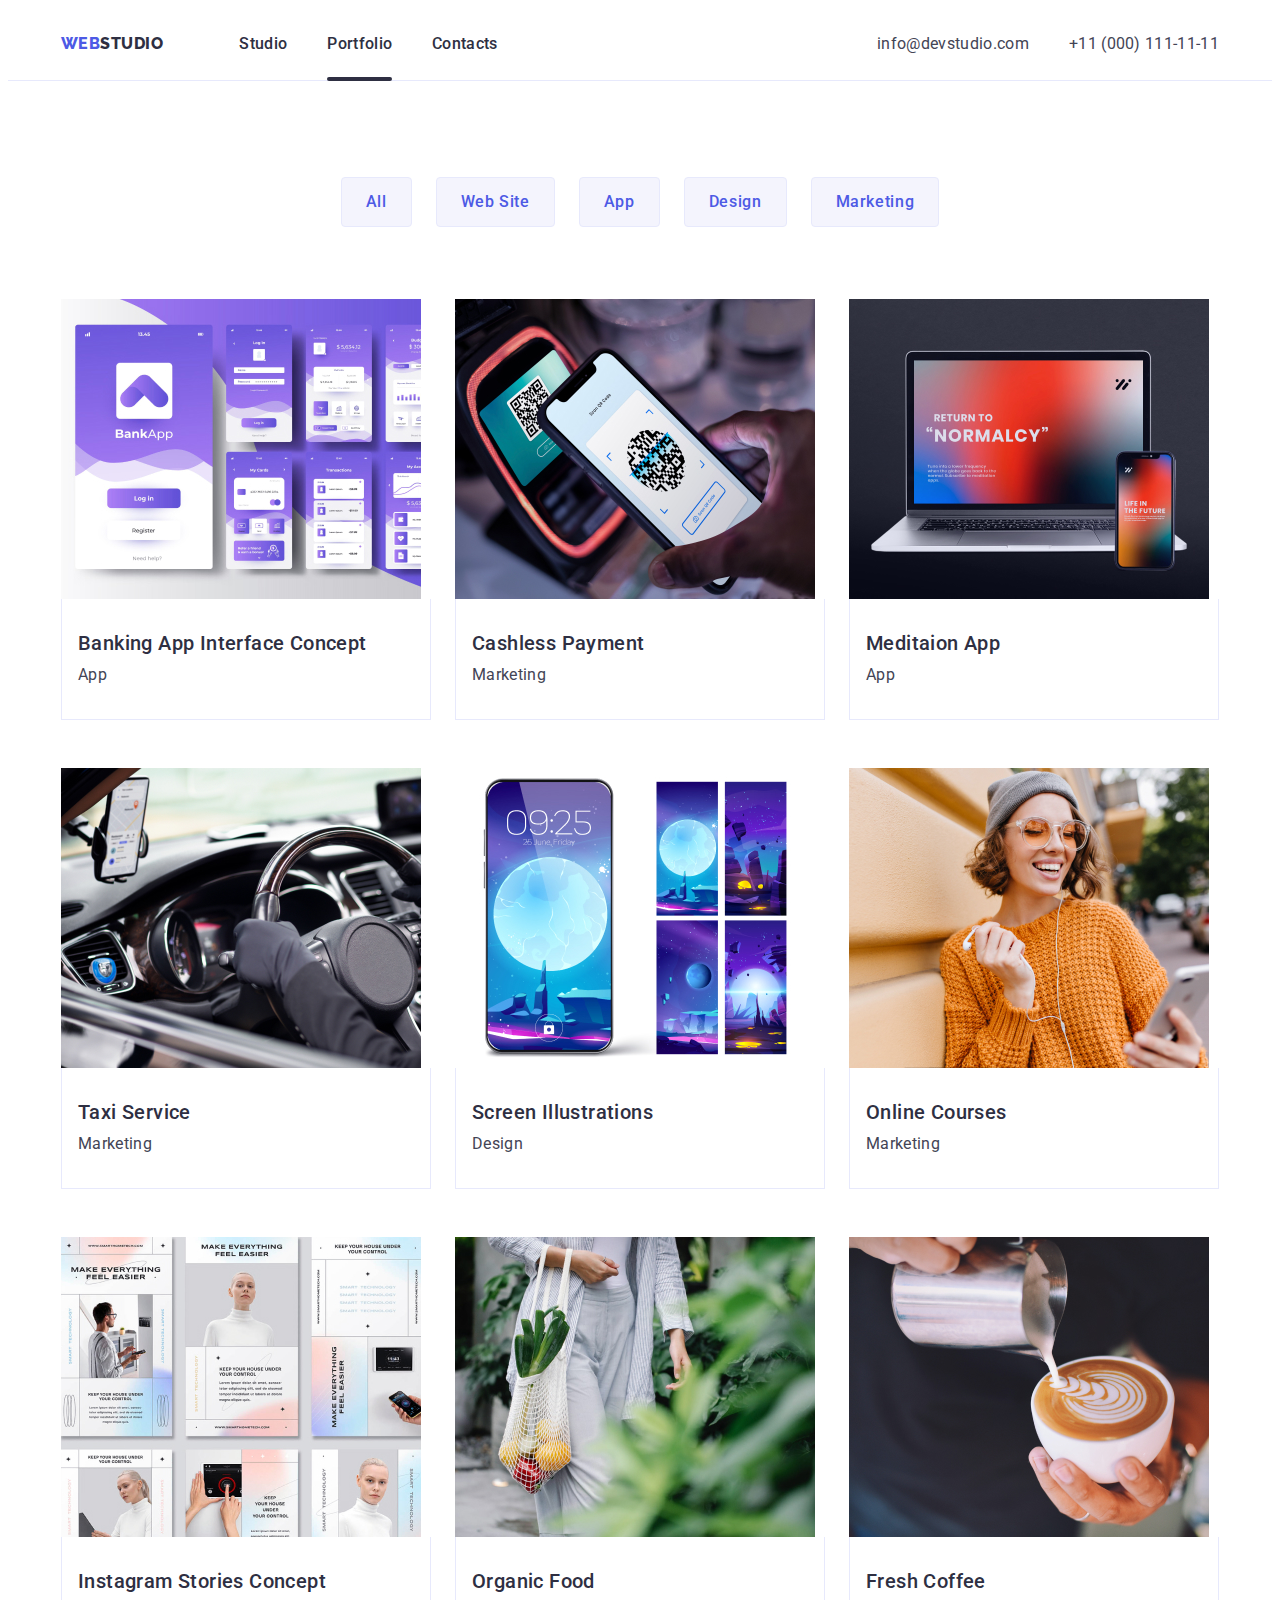
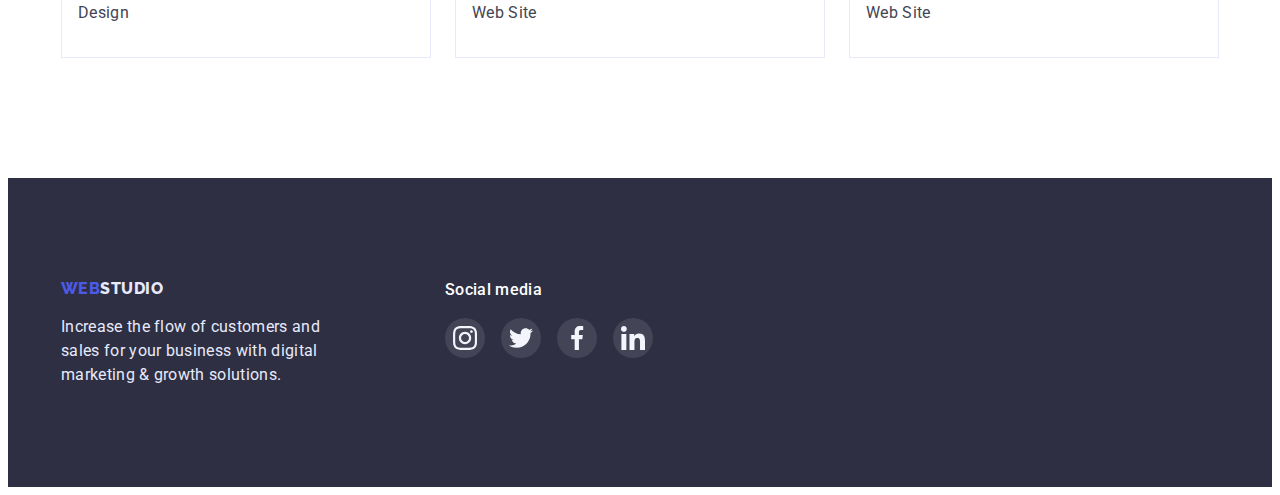
==== portfolio.html @ 6008fe3d "Initial commit" ====
<!DOCTYPE html>
<html lang="en">
  <head>
    <meta charset="UTF-8" />
    <meta http-equiv="X-UA-Compatible" content="IE=edge" />
    <meta name="viewport" content="width=device-width, initial-scale=1.0" />
    <title>WebStudio</title>
    <link rel="preconnect" href="https://fonts.googleapis.com" />
    <link rel="preconnect" href="https://fonts.gstatic.com" crossorigin />
    <link
      href="https://fonts.googleapis.com/css2?family=Raleway:wght@800&family=Roboto:wght@400;500;700&display=swap"
      rel="stylesheet"
    />
    <link
      rel="stylesheet"
      href="https://cdnjs.cloudflare.com/ajax/libs/modern-normalize/1.1.0/modern-normalize.min.css"
      integrity="sha512-wpPYUAdjBVSE4KJnH1VR1HeZfpl1ub8YT/NKx4PuQ5NmX2tKuGu6U/JRp5y+Y8XG2tV+wKQpNHVUX03MfMFn9Q=="
      crossorigin="anonymous"
      referrerpolicy="no-referrer"
    />
    <link rel="stylesheet" href="./css/style.css" />
  </head>
  <body>
    <!-- Header -->

    <header class="header">
      <div class="container header-container">
        <nav class="header-nav">
          <a href="./index.html" class="link logo"
            >Web<span class="part-logo">Studio</span></a
          >
          <ul class="header-menu">
            <li>
              <a href="./index.html" class="header-link link">Studio</a>
            </li>
            <li>
              <a href="" class="header-link link current">Portfolio</a>
            </li>
            <li>
              <a href="" class="header-link link">Contacts</a>
            </li>
          </ul>
        </nav>
        <address class="address">
          <ul class="contacts-list">
            <li>
              <a href="mailto:info@devstudio.com" class="header-contacts link"
                >info@devstudio.com</a
              >
            </li>
            <li>
              <a href="tel:+110001111111" class="header-contacts link"
                >+11 (000) 111-11-11</a
              >
            </li>
          </ul>
        </address>
      </div>
    </header>
    <!-- Section portfolio -->
    <main>
      <section class="section-portfolio">
        <div class="container">
          <h1 class="visually-hidden">Portfolio</h1>

          <ul class="filters-container">
            <li>
              <button type="button" class="filters-btn">All</button>
            </li>
            <li>
              <button type="button" class="filters-btn">Web Site</button>
            </li>
            <li><button type="button" class="filters-btn">App</button></li>
            <li><button type="button" class="filters-btn">Design</button></li>
            <li>
              <button type="button" class="filters-btn">Marketing</button>
            </li>
          </ul>

          <!-- Portfolio card -->
          <ul class="portfolio-card">
            <li class="portfolio-item">
              <a href="" class="portfolio-link">
                <div class="img-wrapper">
                  <img
                    src="./images/img.bankapp.jpg"
                    alt="Banking App"
                    width="360"
                  />
                  <p class="overlay">
                    14 Stylish and User-Friendly App Design Concepts · Task
                    Manager App · Calorie Tracker App · Exotic Fruit Ecommerce
                    App · Cloud Storage App
                  </p>
                </div>
                <div class="project-content">
                  <h2 class="title-card">Banking App Interface Concept</h2>
                  <p class="card-descr">App</p>
                </div></a
              >
            </li>

            <li class="portfolio-item">
              <a href="" class="portfolio-link">
                <div class="img-wrapper">
                  <img
                    src="./images/img.payment.jpg"
                    alt="QR Code"
                    width="360"
                  />
                  <p class="overlay">
                    14 Stylish and User-Friendly App Design Concepts · Task
                    Manager App · Calorie Tracker App · Exotic Fruit Ecommerce
                    App · Cloud Storage App
                  </p>
                </div>
                <div class="project-content">
                  <h2 class="title-card">Cashless Payment</h2>
                  <p class="card-descr">Marketing</p>
                </div></a
              >
            </li>

            <li class="portfolio-item">
              <a href="" class="portfolio-link"
                ><div class="img-wrapper">
                  <img
                    src="./images/img.meditation.jpg"
                    alt="Laptop"
                    width="360"
                  />
                  <p class="overlay">
                    14 Stylish and User-Friendly App Design Concepts · Task
                    Manager App · Calorie Tracker App · Exotic Fruit Ecommerce
                    App · Cloud Storage App
                  </p>
                </div>
                <div class="project-content">
                  <h2 class="title-card">Meditaion App</h2>
                  <p class="card-descr">App</p>
                </div></a
              >
            </li>

            <li class="portfolio-item">
              <a href="" class="portfolio-link"
                ><div class="img-wrapper">
                  <img
                    src="./images/img.taxi.jpg"
                    alt="Car front panel"
                    width="360"
                  />
                  <p class="overlay">
                    14 Stylish and User-Friendly App Design Concepts · Task
                    Manager App · Calorie Tracker App · Exotic Fruit Ecommerce
                    App · Cloud Storage App
                  </p>
                </div>
                <div class="project-content">
                  <h2 class="title-card">Taxi Service</h2>
                  <p class="card-descr">Marketing</p>
                </div></a
              >
            </li>
            <li class="portfolio-item">
              <a href="" class="portfolio-link"
                ><div class="img-wrapper">
                  <img
                    src="./images/img.screen.jpg"
                    alt="Smartphone"
                    width="360"
                  />
                  <p class="overlay">
                    14 Stylish and User-Friendly App Design Concepts · Task
                    Manager App · Calorie Tracker App · Exotic Fruit Ecommerce
                    App · Cloud Storage App
                  </p>
                </div>
                <div class="project-content">
                  <h2 class="title-card">Screen Illustrations</h2>
                  <p class="card-descr">Design</p>
                </div></a
              >
            </li>
            <li class="portfolio-item">
              <a href="" class="portfolio-link"
                ><div class="img-wrapper">
                  <img src="./images/img.courses.jpg" alt="Woman" width="360" />
                  <p class="overlay">
                    14 Stylish and User-Friendly App Design Concepts · Task
                    Manager App · Calorie Tracker App · Exotic Fruit Ecommerce
                    App · Cloud Storage App
                  </p>
                </div>
                <div class="project-content">
                  <h2 class="title-card">Online Courses</h2>
                  <p class="card-descr">Marketing</p>
                </div></a
              >
            </li>
            <li class="portfolio-item">
              <a href="" class="portfolio-link"
                ><div class="img-wrapper">
                  <img
                    src="./images/img.instagram.jpg"
                    alt="Stories"
                    width="360"
                  />
                  <p class="overlay">
                    14 Stylish and User-Friendly App Design Concepts · Task
                    Manager App · Calorie Tracker App · Exotic Fruit Ecommerce
                    App · Cloud Storage App
                  </p>
                </div>
                <div class="project-content">
                  <h2 class="title-card">Instagram Stories Concept</h2>
                  <p class="card-descr">Design</p>
                </div></a
              >
            </li>
            <li class="portfolio-item">
              <a href="" class="portfolio-link"
                ><div class="img-wrapper">
                  <img
                    src="./images/img.food.jpg"
                    alt="String bag with vegetables"
                    width="360"
                  />
                  <p class="overlay">
                    14 Stylish and User-Friendly App Design Concepts · Task
                    Manager App · Calorie Tracker App · Exotic Fruit Ecommerce
                    App · Cloud Storage App
                  </p>
                </div>
                <div class="project-content">
                  <h2 class="title-card">Organic Food</h2>
                  <p class="card-descr">Web Site</p>
                </div></a
              >
            </li>
            <li class="portfolio-item">
              <a href="" class="portfolio-link"
                ><div class="img-wrapper">
                  <img
                    src="./images/img.coffe.jpg"
                    alt="Coffe cup"
                    width="360"
                  />
                  <p class="overlay">
                    14 Stylish and User-Friendly App Design Concepts · Task
                    Manager App · Calorie Tracker App · Exotic Fruit Ecommerce
                    App · Cloud Storage App
                  </p>
                </div>
                <div class="project-content">
                  <h2 class="title-card">Fresh Coffee</h2>
                  <p class="card-descr">Web Site</p>
                </div></a
              >
            </li>
          </ul>
        </div>
      </section>
    </main>
    <!-- Footer -->
    <footer>
      <div class="container footer-container">
        <div>
          <a href="./index.html" class="link logo"
            >Web<span class="logo-foot">Studio</span></a
          >
          <p class="footer-text">
            Increase the flow of customers and sales for your business with
            digital marketing & growth solutions.
          </p>
        </div>
        <div class="social-block">
          <p class="footer-title">Social media</p>
          <ul class="media-list">
            <li class="media-item">
              <a class="media-link" href=""
                ><svg class="media-icon">
                  <use href="./images/icons.svg#icon-instagram-2"></use></svg
              ></a>
            </li>
            <li class="media-item">
              <a class="media-link" href=""
                ><svg class="media-icon">
                  <use href="./images/icons.svg#icon-twitter-1"></use></svg
              ></a>
            </li>
            <li class="media-item">
              <a class="media-link" href=""
                ><svg class="media-icon">
                  <use href="./images/icons.svg#icon-facebook-1"></use></svg
              ></a>
            </li>
            <li class="media-item">
              <a class="media-link" href=""
                ><svg class="media-icon">
                  <use href="./images/icons.svg#icon-linkedin-1"></use></svg
              ></a>
            </li>
          </ul>
        </div>
      </div>
    </footer>
  </body>
</html>
---- css/style.css ----
:root {
  --color-primary: #434455;
  --color-primary-dark: #2e2f42;
  --color-primary-inverted: #ffffff;
  --color-secondary: #404bbf;
  --color-brand: #4d5ae5;
}

p,
h1,
h2,
h3 {
  margin-top: 0;
  margin-bottom: 0;
}
.section {
  padding: 120px 0;
}
.container {
  width: 100%;
  max-width: 1158px;
  margin: 0 auto;
  padding: 0 15px;
}

body {
  font-family: "Roboto", sans-serif;
  font-size: 16px;
  background-color: var(--color-primary-inverted);
  color: var(--color-primary);
}
ul {
  list-style-type: none;
  margin: 0;
  padding: 0;
}
a {
  text-decoration: none;
}
img {
  display: block;
  max-width: 100%;
  height: auto;
}

/* Header */

.header {
  border-bottom: 1px solid #e7e9fc;
}
.header-container {
  display: flex;
  align-items: center;
}
.header-nav {
  display: flex;
  align-items: center;
}
.header-menu {
  display: flex;
  gap: 40px;
}

.logo {
  font-family: "Raleway", sans-serif;
  color: var(--color-brand);
  text-transform: uppercase;
  line-height: 1.33;
  letter-spacing: 0.03em;
  font-weight: 800;
}
.header .logo {
  margin-right: 76px;
  padding: 24px 0;
}
.part-logo {
  color: var(--color-primary-dark);
}

.header-link {
  position: relative;
  line-height: 1.5;
  letter-spacing: 0.02em;
  color: var(--color-primary-dark);
  font-style: normal;
  font-size: 16px;
  font-weight: 500;

  display: block;
  padding: 24px 0;
  transition: color 250ms cubic-bezier(0.4, 0, 0.2, 1);
}
.header-contacts {
  line-height: 1.5;
  letter-spacing: 0.02em;
  color: var(--color-primary);
  font-style: normal;
  font-size: 16px;
  font-weight: 400;

  display: block;
  padding: 24px 0;
  transition: color 250ms cubic-bezier(0.4, 0, 0.2, 1);
}

.header-link:hover,
.header-link:focus {
  color: var(--color-secondary);
}
.header-contacts:hover,
.header-contacts:focus {
  color: var(--color-secondary);
}
.contacts-list {
  display: flex;
  gap: 40px;
  align-items: center;
}
.address {
  margin-left: auto;
}
.header-link.current::after {
  position: absolute;
  bottom: -1px;
  content: "";
  display: block;
  width: 100%;
  height: 4px;
  background-color: currentColor;
  border-radius: 2px;
}

/* Hero */

.hero {
  background-color: rgba(46, 47, 66, 0.7);
  background-image: linear-gradient(
      rgba(46, 47, 66, 0.7),
      rgba(46, 47, 66, 0.7)
    ),
    url(../images/people-office.jpg);
  background-repeat: no-repeat;
  background-size: cover;
  background-position: center;
  max-width: 1440px;
  margin: 0 auto;
  padding: 188px 0;
  text-align: center;
}

.hero-title {
  color: var(--color-primary-inverted);
  font-weight: 700;
  font-size: 56px;
  line-height: 1.07;
  letter-spacing: 0.02em;

  width: 100%;
  max-width: 496px;
  text-align: center;
  margin-left: auto;
  margin-right: auto;
  margin-bottom: 48px;
}

.hero-btn {
  font-family: inherit;
  background: var(--color-brand);
  color: var(--color-primary-inverted);
  box-shadow: 0px 4px 4px rgba(0, 0, 0, 0.15);
  cursor: pointer;
  border-radius: 4px;
  border: 1px solid transparent;

  font-weight: 500;
  font-size: 16px;
  line-height: 1.5;
  letter-spacing: 0.04em;

  padding: 16px 32px;
  transition: background-color 250ms cubic-bezier(0.4, 0, 0.2, 1);
}
.hero-btn:hover,
.hero-btn:focus {
  background: var(--color-secondary);
}

/* Section feature */

.feature-list {
  display: flex;
  gap: 24px;
}
.feature-item {
  flex-basis: calc((100% - 3 * 24px) / 4);
}
.feature-title {
  color: var(--color-primary-dark);
  font-weight: 500;
  font-size: 20px;
  line-height: 1.2;
  letter-spacing: 0.02em;

  margin-bottom: 8px;
}
.feature-text {
  font-size: 16px;
  line-height: 1.5;
  letter-spacing: 0.02em;
}
.feature-icon-container {
  display: flex;
  justify-content: center;
  align-items: center;
  height: 112px;
  width: 264px;
  background-color: #f4f4fd;
  margin-bottom: 8px;
}
.feature-icon {
  width: 64px;
  height: 64px;
}

/* Section 2 */

.title {
  font-weight: 700;
  font-size: 36px;
  line-height: 1.11;
  letter-spacing: 0.02em;
  margin-bottom: 72px;
  text-align: center;
}

.img-list {
  display: flex;
  gap: 24px;
}
.img-item {
  flex-basis: calc((100% - 2 * 24px) / 3);
}
.sect-two {
  padding-top: 0;
}

/* Section our team */

.section-team {
  background-color: #f4f4fd;
}

.title-team {
  font-weight: 700;
  font-size: 36px;
  line-height: 1.11;
  letter-spacing: 0.02em;
  margin-bottom: 72px;
  text-align: center;
  margin-left: auto;
  margin-right: auto;
}
.team-card {
  background-color: var(--color-primary-inverted);
  box-shadow: 0px 1px 6px rgba(46, 47, 66, 0.08),
    0px 1px 1px rgba(46, 47, 66, 0.16), 0px 2px 1px rgba(46, 47, 66, 0.08);
  border-radius: 0px 0px 4px 4px;
  flex-basis: calc((100% - 3 * 24px) / 4);
}
.card-list-container {
  display: flex;
  gap: 24px;
  justify-content: center;
}
.name {
  color: var(--color-primary-dark);
  font-weight: 500;
  font-size: 20px;
  line-height: 1.2;
  letter-spacing: 0.02em;
}
.profession {
  font-size: 16px;
  line-height: 1.5;
  letter-spacing: 0.02em;
  margin-top: 8px;
  margin-bottom: 8px;
}
.aside {
  text-align: center;
  padding: 32px 16px;
}
.socials-list {
  display: flex;
  gap: 24px;
  justify-content: center;
}
.socials-icon {
  width: 16px;
  height: 16px;
  fill: F4F4FD;
}
.socials-link:hover,
.socials-link:focus {
  background-color: var(--color-secondary);
}
.socials-item {
  width: 40px;
  height: 40px;
  flex-basis: calc((100% - 3 * 24px) / 4);
}
.socials-link {
  display: flex;
  align-items: center;
  justify-content: center;
  width: 100%;
  height: 100%;
  background-color: var(--color-brand);
  border-radius: 50%;
  transition: background-color 250ms cubic-bezier(0.4, 0, 0.2, 1);
}

/* Customers */

.customers-title {
  font-weight: 700;
  font-size: 36px;
  line-height: 1.11;
  letter-spacing: 0.02em;
  margin-bottom: 72px;
  text-align: center;
  margin-left: auto;
  margin-right: auto;
}

.company-list {
  display: flex;
  gap: 24px;
}
.company-icon {
  width: 104px;
  height: 56px;
  fill: #8e8f99;
  transition: fill 250ms cubic-bezier(0.4, 0, 0.2, 1);
}
.company-item {
  width: 168px;
  height: 88px;
  flex-basis: calc((100% - 5 * 24px) / 6);
}
.company-link {
  display: flex;
  align-items: center;
  justify-content: center;
  width: 100%;
  height: 100%;
  border: 1px solid #8e8f99;
  border-radius: 4px;
  transition: border-color 250ms cubic-bezier(0.4, 0, 0.2, 1);
}
.company-link:hover .company-icon,
.company-link:focus .company-icon {
  fill: var(--color-secondary);
}
.company-link:hover,
.company-link:focus {
  border-color: var(--color-secondary);
}

/* Footer */

footer {
  background-color: var(--color-primary-dark);
  padding-bottom: 100px;
  padding-top: 100px;
}
.footer-container {
  display: flex;
}
.logo-foot {
  color: #e7e9fc;
}
.footer-text {
  color: #e7e9fc;
  line-height: 1.5;
  letter-spacing: 0.02em;
  width: 264px;
  margin-top: 16px;
}
.social-block {
  margin-left: 120px;
}
.footer-title {
  font-weight: 500;
  font-size: 16px;
  line-height: 1.5;
  letter-spacing: 0.02em;
  color: var(--color-primary-inverted);
  margin-bottom: 16px;
}
.media-list {
  display: flex;
  gap: 16px;
}
.media-item {
  width: 40px;
  height: 40px;
  flex-basis: calc((100% - 3 * 16px) / 4);
}
.media-link {
  display: flex;
  align-items: center;
  justify-content: center;
  width: 100%;
  height: 100%;
  background-color: rgba(255, 255, 255, 0.1);
  border-radius: 50%;
  transition: background-color 250ms cubic-bezier(0.4, 0, 0.2, 1);
}
.media-link:hover,
.media-link:focus {
  background-color: #31d0aa;
}
.media-icon {
  width: 24px;
  height: 24px;
  fill: #f4f4fd;
}
/* Portfolio */

.section-portfolio {
  padding-top: 96px;
  padding-bottom: 120px;
}
.filters-btn {
  font-family: inherit;
  background: #f4f4fd;
  border: 1px solid #e7e9fc;
  border-radius: 4px;
  font-weight: 500;
  font-size: 16px;
  line-height: 1.5;
  color: var(--color-brand);
  cursor: pointer;
  letter-spacing: 0.04em;
  padding: 12px 24px;
  align-items: center;
  transition: color 250ms cubic-bezier(0.4, 0, 0.2, 1),
    background-color 250ms cubic-bezier(0.4, 0, 0.2, 1),
    border-color 250ms cubic-bezier(0.4, 0, 0.2, 1),
    box-shadow 250ms cubic-bezier(0.4, 0, 0.2, 1);
}
.filters-btn:hover,
.filters-btn:focus {
  color: var(--color-primary-inverted);
  background-color: var(--color-secondary);
  box-shadow: 0px 3px 1px rgba(0, 0, 0, 0.1), 0px 2px 1px rgba(0, 0, 0, 0.08),
    0px 2px 2px rgba(0, 0, 0, 0.12);
  border-color: transparent;
}
.filters-container {
  display: flex;
  gap: 24px;
  justify-content: center;
  margin-bottom: 72px;
}

/* Portfolio card */

.portfolio-card {
  display: flex;
  flex-wrap: wrap;

  gap: 48px 24px;
}
.portfolio-item {
  flex-basis: calc((100% - 2 * 24px) / 3);
}
.portfolio-link {
  display: block;
  transition: box-shadow 250ms cubic-bezier(0.4, 0, 0.2, 1);
}
.portfolio-link:hover,
.portfolio-link:focus {
  box-shadow: 0px 1px 6px rgba(46, 47, 66, 0.08),
    0px 1px 1px rgba(46, 47, 66, 0.16), 0px 2px 1px rgba(46, 47, 66, 0.08);
}
.title-card {
  color: var(--color-primary-dark);
  font-weight: 500;
  font-size: 20px;
  line-height: 1.2;
  letter-spacing: 0.02em;
  margin-bottom: 8px;
}
.card-descr {
  color: var(--color-primary);
  font-size: 16px;
  line-height: 1.5;
  letter-spacing: 0.02em;
}
.project-content {
  padding: 32px 16px;

  border-left: 1px solid #e7e9fc;
  border-bottom: 1px solid #e7e9fc;
  border-right: 1px solid #e7e9fc;
}
/*  Overlay */

.visually-hidden {
  position: absolute;
  white-space: nowrap;
  width: 1px;
  height: 1px;
  overflow: hidden;
  border: 0;
  padding: 0;
  clip: rect(0 0 0 0);
  clip-path: inset(50%);
  margin: -1px;
}
.img-wrapper {
  position: relative;
  overflow: hidden;
}
.overlay {
  position: absolute;

  font-weight: 400;
  font-size: 16px;
  line-height: 1.5;
  letter-spacing: 0.02em;
  color: #f4f4fd;
  background-color: #4d5ae5;
  padding: 32px 40px;

  width: 100%;
  height: 300px;
  left: 0px;
  top: 0px;

  transform: translate(0, 100%);
  transition: transform 250ms cubic-bezier(0.4, 0, 0.2, 1);
}
.portfolio-link:hover .overlay,
.portfolio-link:focus .overlay {
  transform: translate(0, 0);
}

/* Modal */

.backdrop {
  position: fixed;
  top: 0;
  left: 0;
  width: 100%;
  height: 100%;
  background-color: rgba(46, 47, 66, 0.4);
  padding: 20px 0;

  /*z-index: ;*/

  display: flex;
  align-items: center;
  justify-content: center;

  transition: opacity 250ms cubic-bezier(0.4, 0, 0.2, 1),
    visibility 250ms cubic-bezier(0.4, 0, 0.2, 1);
}

.backdrop.is-hidden {
  opacity: 0;
  visibility: hidden;
  pointer-events: none;
}

.modal {
  position: absolute;
  max-width: 408px;
  max-height: 576px;
  width: 100%;
  height: 100%;

  overflow: auto;
  /* left: 50%;
  top: 50%;
  transform: translate(-50%, -50%);*/

  background-color: #fcfcfc;
  box-shadow: 0px 1px 1px rgba(0, 0, 0, 0.14), 0px 1px 3px rgba(0, 0, 0, 0.12),
    0px 2px 1px rgba(0, 0, 0, 0.2);
  border-radius: 4px;
}

.modal-close-btn {
  position: absolute;
  top: 24px;
  right: 24px;

  display: flex;
  justify-content: center;
  align-items: center;

  width: 24px;
  height: 24px;

  border-radius: 50%;
  border: 1px solid rgba(0, 0, 0, 0.1);
  background-color: #e7e9fc;
  fill: #000000;
  cursor: pointer;

  /*padding: ;*/

  transition: background-color 250ms cubic-bezier(0.4, 0, 0.2, 1),
    fill 250ms cubic-bezier(0.4, 0, 0.2, 1);
}
.modal-close-btn:hover,
.modal-close-btn:focus {
  fill: var(--color-primary-inverted);
  background-color: #404bbf;
}
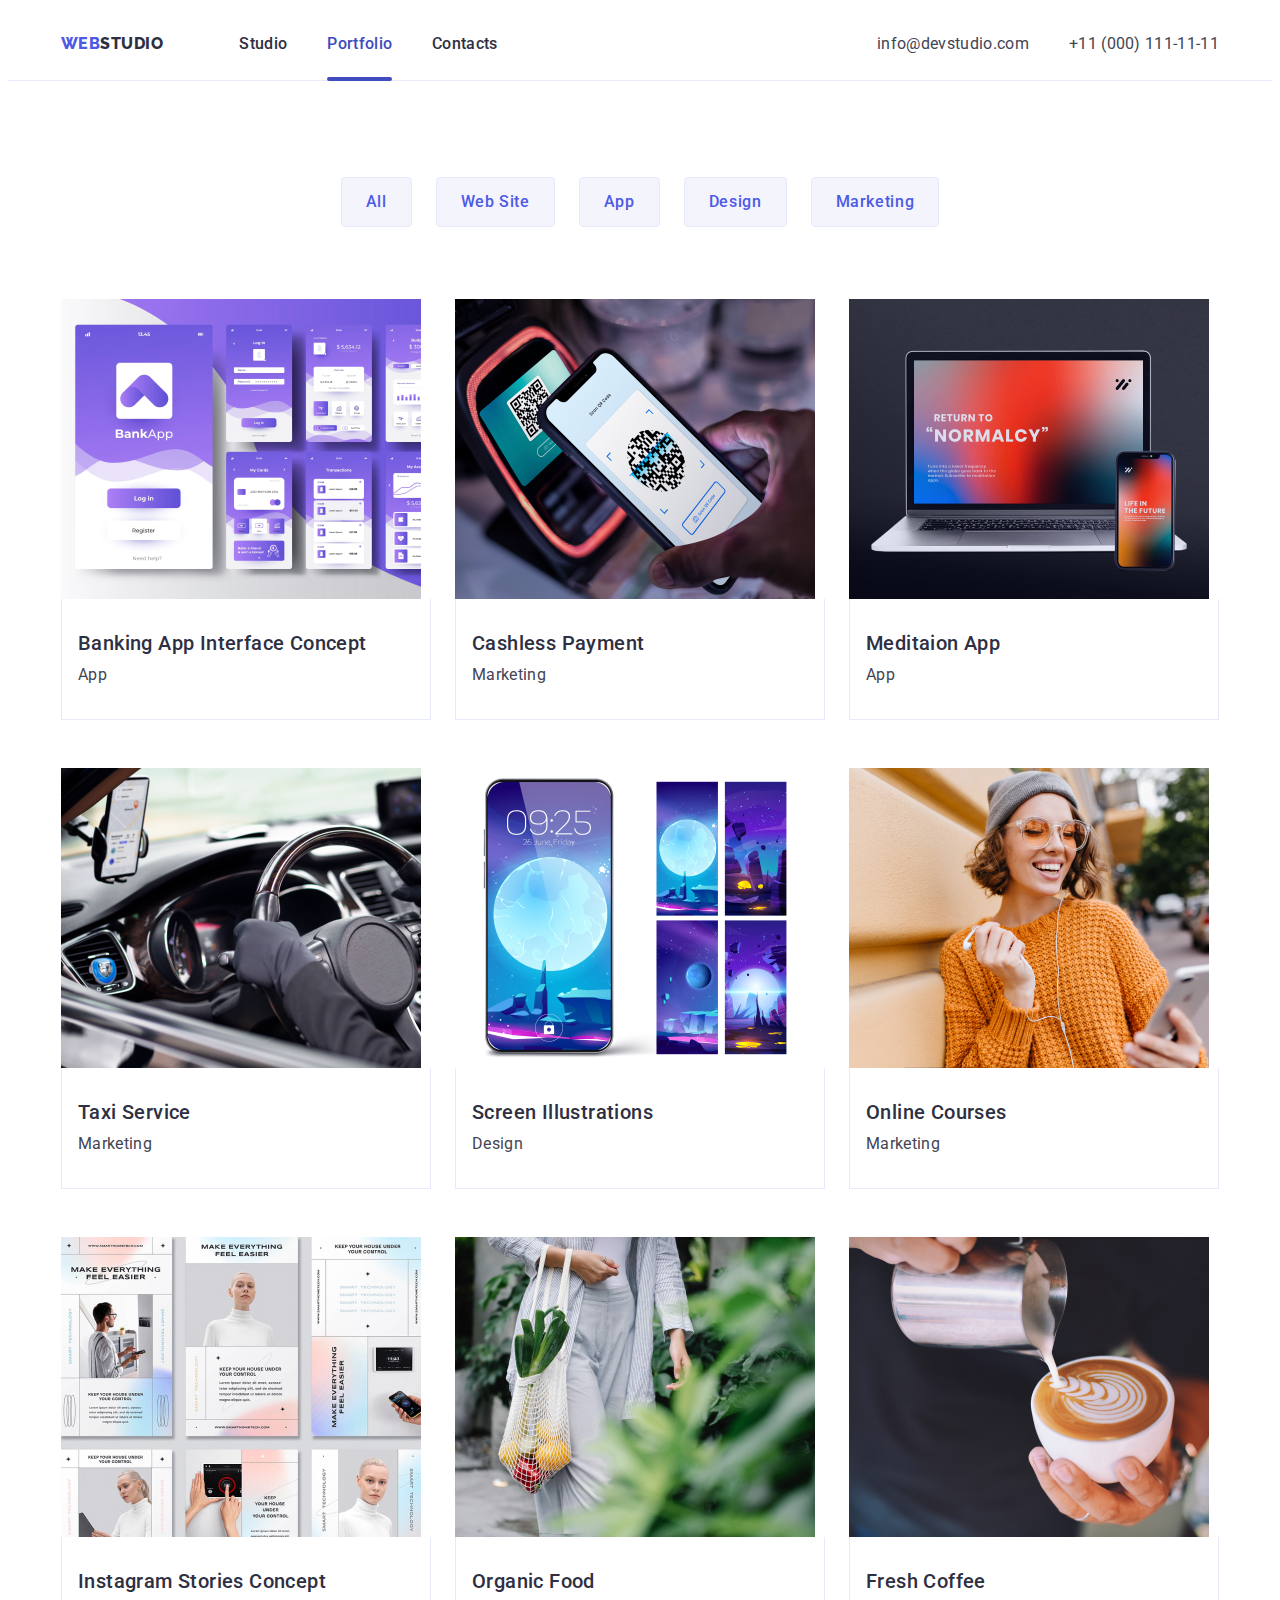
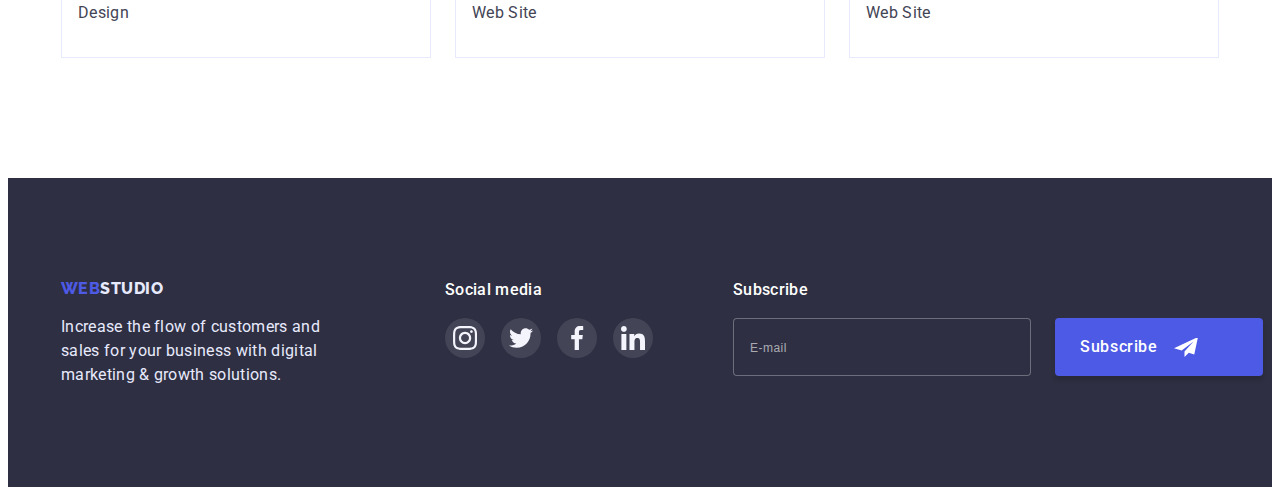
==== commit d5949755: "Дз - 6" ====
--- a/portfolio.html
+++ b/portfolio.html
@@ -303,6 +303,23 @@
             </li>
           </ul>
         </div>
+        <div class="div-subscribe">
+          <p class="footer-title">Subscribe</p>
+          <form
+            class="form-subscribe"
+            name="footer-form"
+            autocomplete="off"
+            novalidate
+          >
+            <input class="input-footer" type="email" placeholder="E-mail" />
+            <button class="btn-subscribe" type="submit">
+              Subscribe
+              <svg class="svg-subscribe">
+                <use href="./images/sprite-input.svg#icon-Frame"></use>
+              </svg>
+            </button>
+          </form>
+        </div>
       </div>
     </footer>
   </body>
--- a/css/style.css
+++ b/css/style.css
@@ -128,6 +128,9 @@
   height: 4px;
   background-color: currentColor;
   border-radius: 2px;
+}
+.current {
+  color: var(--color-secondary);
 }
 
 /* Hero */
@@ -426,6 +429,69 @@
   height: 24px;
   fill: #f4f4fd;
 }
+.div-subscribe {
+  margin-left: 80px;
+}
+.form-subscribe {
+  display: flex;
+}
+
+.input-footer {
+  width: 264px;
+  border: 1px solid rgba(255, 255, 255, 0.3);
+  height: 40px;
+  border-radius: 4px;
+  color: var(--color-primary-inverted);
+  background-color: #2e2f42;
+  padding: 8px 16px;
+  transition: border-color 250ms cubic-bezier(0.4, 0, 0.2, 1);
+}
+.input-footer:focus {
+  outline: none;
+  border-color: var(--color-brand);
+}
+
+.input-footer::placeholder {
+  font-weight: 400;
+  font-size: 12px;
+  line-height: 2;
+  letter-spacing: 0.04em;
+  color: rgba(255, 255, 255, 0.6);
+}
+
+.btn-subscribe {
+  display: flex;
+  justify-content: center;
+  align-items: center;
+  width: ;
+  font-family: inherit;
+  background: var(--color-brand);
+  color: var(--color-primary-inverted);
+  box-shadow: 0px 4px 4px rgba(0, 0, 0, 0.15);
+  cursor: pointer;
+  border-radius: 4px;
+  border: 1px solid transparent;
+
+  font-weight: 500;
+  font-size: 16px;
+  line-height: 1.5;
+  letter-spacing: 0.04em;
+  margin-left: 24px;
+  padding: 8px 64px 8px 24px;
+  transition: background-color 250ms cubic-bezier(0.4, 0, 0.2, 1);
+}
+.svg-subscribe {
+  width: 24px;
+  height: 24px;
+  fill: var(--color-primary-inverted);
+  transition: fill 250ms cubic-bezier(0.4, 0, 0.2, 1);
+  margin-left: 16px;
+}
+
+.btn-subscribe:hover,
+.btn-subscribe:focus {
+  background: var(--color-secondary);
+}
 /* Portfolio */
 
 .section-portfolio {
@@ -578,21 +644,21 @@
 .modal {
   position: absolute;
   max-width: 408px;
-  max-height: 576px;
+  max-height: 584px;
   width: 100%;
   height: 100%;
-
   overflow: auto;
-  /* left: 50%;
-  top: 50%;
-  transform: translate(-50%, -50%);*/
-
   background-color: #fcfcfc;
   box-shadow: 0px 1px 1px rgba(0, 0, 0, 0.14), 0px 1px 3px rgba(0, 0, 0, 0.12),
     0px 2px 1px rgba(0, 0, 0, 0.2);
   border-radius: 4px;
-}
-
+  transition: transform 500ms;
+
+  padding: 72px 24px 24px 24px;
+}
+.backdrop.is-hidden .modal {
+  transform: scale(0);
+}
 .modal-close-btn {
   position: absolute;
   top: 24px;
@@ -611,13 +677,157 @@
   fill: #000000;
   cursor: pointer;
 
-  /*padding: ;*/
-
   transition: background-color 250ms cubic-bezier(0.4, 0, 0.2, 1),
     fill 250ms cubic-bezier(0.4, 0, 0.2, 1);
 }
 .modal-close-btn:hover,
 .modal-close-btn:focus {
   fill: var(--color-primary-inverted);
-  background-color: #404bbf;
-}
+  background-color: var(--color-secondary);
+}
+.modal-title {
+  color: #2e2f42;
+  font-weight: 500;
+  font-size: 16px;
+  line-height: 1.5;
+  letter-spacing: 0.02em;
+
+  width: 100%;
+  max-width: 360px;
+  text-align: center;
+  margin-left: auto;
+  margin-right: auto;
+  margin-bottom: 16px;
+}
+.form {
+}
+.form-field {
+  display: flex;
+  flex-direction: column;
+  margin-bottom: 8px;
+}
+.form-input {
+  width: 100%;
+  height: 40px;
+  border: 1px solid rgba(33, 33, 33, 0.2);
+  border-radius: 4px;
+  padding: 8px 16px;
+  padding-left: 38px;
+  transition: border-color 250ms cubic-bezier(0.4, 0, 0.2, 1);
+}
+.form-input:focus {
+  outline: none;
+  border-color: var(--color-brand);
+}
+.label-input-descr {
+  display: block;
+  font-weight: 400;
+  font-size: 12px;
+  line-height: 1.17;
+  letter-spacing: 0.04em;
+  color: #8e8f99;
+  margin-bottom: 4px;
+}
+.form-label {
+}
+
+.modal-btn {
+  display: block;
+  margin-right: auto;
+  margin-left: auto;
+  font-family: inherit;
+  background: var(--color-brand);
+  color: var(--color-primary-inverted);
+  box-shadow: 0px 4px 4px rgba(0, 0, 0, 0.15);
+  cursor: pointer;
+  border-radius: 4px;
+  border: 1px solid transparent;
+
+  font-weight: 500;
+  font-size: 16px;
+  line-height: 1.5;
+  letter-spacing: 0.04em;
+
+  padding: 16px 32px;
+  transition: background-color 250ms cubic-bezier(0.4, 0, 0.2, 1);
+  width: 169px;
+  height: 56px;
+}
+.modal-btn:hover,
+.modal-btn:focus {
+  background: var(--color-secondary);
+}
+.input-svg-wrapper {
+  position: relative;
+}
+.modal-icon {
+  position: absolute;
+  top: 50%;
+  left: 16px;
+  transform: translateY(-50%);
+  width: 18px;
+  height: 18px;
+  transition: fill 250ms cubic-bezier(0.4, 0, 0.2, 1);
+}
+.form-input:focus + .modal-icon {
+  fill: var(--color-brand);
+}
+.textarea {
+  resize: none;
+  width: 100%;
+
+  padding: 10px 16px;
+  height: 120px;
+  border: 1px solid rgba(33, 33, 33, 0.2);
+  border-radius: 4px;
+  margin-bottom: 16px;
+  transition: border-color 250ms cubic-bezier(0.4, 0, 0.2, 1);
+}
+.textarea:focus {
+  outline: none;
+  border-color: var(--color-brand);
+}
+.textarea::placeholder {
+  font-weight: 400;
+  font-size: 12px;
+  line-height: 1.166;
+  letter-spacing: 0.04em;
+  color: rgba(117, 117, 117, 0.5);
+}
+.comment {
+  display: flex;
+  flex-direction: column;
+}
+.check-icon {
+  position: absolute;
+  width: 16px;
+  height: 16px;
+  border-radius: 2px;
+  border: 1.25px solid #2e2f42;
+}
+.checkbox-input {
+  appearance: none;
+}
+.checkbox-descr {
+  position: relative;
+  font-weight: 400;
+  font-size: 12px;
+  line-height: 1.17;
+  letter-spacing: 0.04em;
+  color: #757575;
+  padding-left: 24px;
+}
+.checkbox-wrapper {
+  position: relative;
+  display: flex;
+  align-items: center;
+
+  margin-bottom: 24px;
+}
+.checkbox-input:checked + .check-icon {
+  background-image: url("../images/click.svg");
+  background-color: var(--color-secondary);
+  background-origin: border-box;
+  background-size: contain;
+  border: transparent;
+}
